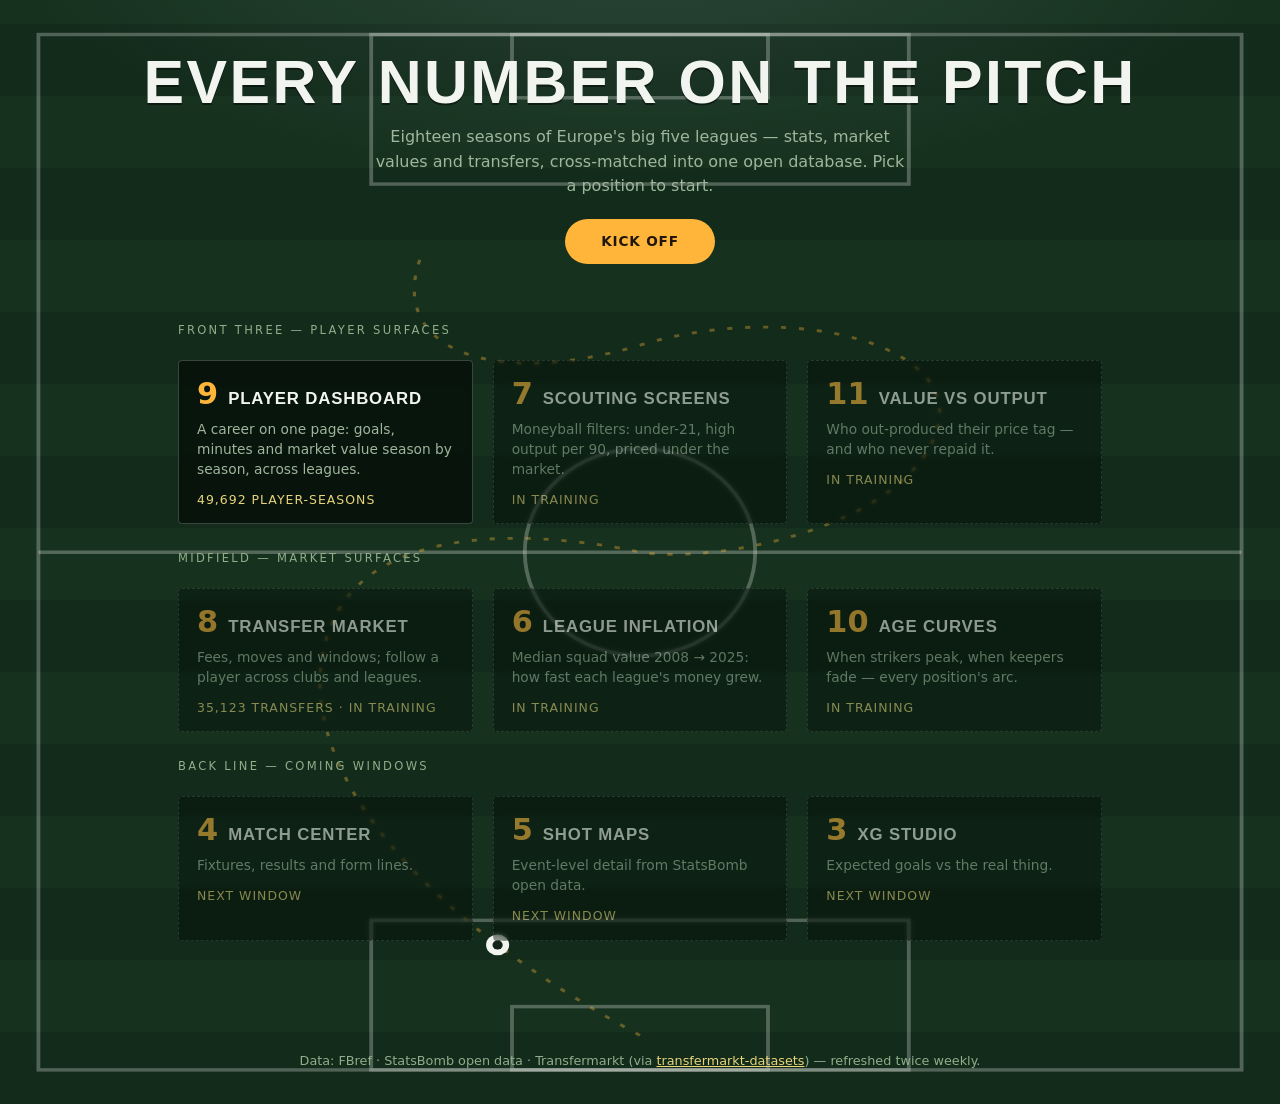
==== site/index.html @ 3941f2f8 "feat(site): landing page HTML + gitignore exception for site/ Co-Authored-By: Claude Fable 5 <norepl" ====
<!DOCTYPE html>
<html lang="en">
<head>
<meta charset="utf-8">
<meta name="viewport" content="width=device-width, initial-scale=1">
<title>SoccerHub — every number on the pitch</title>
<meta name="description" content="Open football analytics: 18 seasons of Europe's big five leagues — player stats, market values and transfers, cross-matched into one database.">
<link rel="icon" href="data:image/svg+xml,<svg xmlns='http://www.w3.org/2000/svg' viewBox='0 0 100 100'><text y='.9em' font-size='90'>⚽</text></svg>">
<style>
  :root{
    --grass:#122b1a; --grass-lt:#16321f;
    --line:#f2f5ef; --amber:#ffb43a; --ink:#14231a;
    --chalk-y:#e8d47a; --muted:#9fb69c; --tag:#8fae8b;
  }
  *{box-sizing:border-box}
  html,body{margin:0}
  body{background:var(--grass);color:var(--line);
       font:16px/1.55 system-ui,-apple-system,"Segoe UI",sans-serif}
  .disp{font-family:"Avenir Next Condensed","Arial Narrow","Helvetica Neue Condensed",Impact,sans-serif;
        text-transform:uppercase;letter-spacing:.04em;font-stretch:condensed}
  .nums{font-variant-numeric:tabular-nums}

  .pitch{position:relative;min-height:100vh;overflow:hidden;
      background:
      radial-gradient(900px 340px at 50% -60px, rgba(220,236,255,.10), transparent 70%),
      repeating-linear-gradient(0deg,var(--grass) 0 72px,var(--grass-lt) 72px 144px)}
  .pitch svg.lines,.pitch svg.ballsvg{position:absolute;inset:0;width:100%;height:100%}
  .pitch svg.ballsvg{pointer-events:none}
  @media (prefers-reduced-motion: reduce){ .pitch svg.ballsvg{display:none} }

  header.head{position:relative;text-align:center;padding:52px 16px 0}
  .head h1{font-size:clamp(2.2rem,6vw,3.8rem);margin:0;line-height:1;
           text-shadow:0 2px 0 rgba(0,0,0,.45)}
  .head p{margin:12px auto 0;max-width:52ch;color:var(--muted)}
  .kick{display:inline-block;margin-top:20px;padding:12px 36px;border-radius:999px;
        font-weight:700;text-decoration:none;letter-spacing:.06em;
        text-transform:uppercase;font-size:.85rem;background:var(--amber);color:#20160a}
  .kick:hover{background:#ffc76b}
  .kick:focus-visible{outline:3px solid var(--line);outline-offset:2px}

  .formation{position:relative;display:grid;gap:20px;
             grid-template-columns:repeat(3,minmax(0,1fr));
             max-width:980px;margin:52px auto 0;padding:0 28px 110px}
  .row-tag{grid-column:1/-1;font-size:.72rem;letter-spacing:.2em;
           text-transform:uppercase;color:var(--tag);margin-top:6px}
  a.pos,article.pos{display:block;border-radius:4px;padding:18px 18px 14px;
      background:rgba(5,14,8,.78);border:1px solid rgba(242,245,239,.22);
      backdrop-filter:blur(2px);color:inherit;text-decoration:none}
  .pos .shirt{display:flex;align-items:baseline;gap:10px}
  .pos .no{font-size:1.9rem;font-weight:700;line-height:1;color:var(--amber)}
  .pos h2{margin:0;font-size:1.05rem;letter-spacing:.05em}
  .pos p{margin:8px 0 0;font-size:.86rem;line-height:1.45;color:var(--muted)}
  .pos .stat{margin-top:10px;font-size:.78rem;letter-spacing:.08em;
             text-transform:uppercase;color:var(--chalk-y)}
  .pos.soon{opacity:.55;border-style:dashed}
  a.pos:focus-visible{outline:3px solid var(--amber);outline-offset:2px}
  @media (prefers-reduced-motion: no-preference){
    .pos{transition:transform .18s ease,border-color .18s ease}
    a.pos:hover{transform:translateY(-3px);border-color:var(--amber)}
  }
  @media(max-width:720px){.formation{grid-template-columns:1fr 1fr}}
  @media(max-width:480px){.formation{grid-template-columns:1fr}}

  footer{position:relative;text-align:center;padding:0 16px 34px;
         font-size:.8rem;color:var(--tag)}
  footer a{color:var(--chalk-y)}
</style>
</head>
<body>
<main class="pitch">
  <svg class="lines" viewBox="0 0 1000 960" preserveAspectRatio="none" aria-hidden="true">
    <g fill="none" stroke="#f2f5ef" stroke-opacity=".28" stroke-width="3">
      <rect x="30" y="30" width="940" height="900"/>
      <line x1="30" y1="480" x2="970" y2="480"/>
      <circle cx="500" cy="480" r="90"/>
      <rect x="290" y="30" width="420" height="130"/>
      <rect x="290" y="800" width="420" height="130"/>
      <rect x="400" y="30" width="200" height="55"/>
      <rect x="400" y="875" width="200" height="55"/>
    </g>
  </svg>
  <svg class="ballsvg" viewBox="0 0 1000 960" preserveAspectRatio="none" aria-hidden="true">
    <path id="pass" fill="none" stroke="var(--amber)" stroke-opacity=".35"
          stroke-width="2.5" stroke-dasharray="4 10"
          d="M 500 900 C 300 780 220 640 260 540 C 300 440 460 470 500 480
             C 560 490 700 460 730 380 C 760 300 620 260 500 300
             C 380 340 300 300 330 220"/>
    <circle r="9" fill="var(--line)">
      <animateMotion dur="14s" repeatCount="indefinite" rotate="none">
        <mpath href="#pass"/>
      </animateMotion>
    </circle>
    <circle r="4" fill="var(--ink)">
      <animateMotion dur="14s" repeatCount="indefinite" rotate="none">
        <mpath href="#pass"/>
      </animateMotion>
    </circle>
  </svg>

  <header class="head">
    <h1 class="disp">Every number on the pitch</h1>
    <p>Eighteen seasons of Europe's big five leagues — stats, market values and
       transfers, cross-matched into one open database. Pick a position to start.</p>
    <a class="kick" href="player.html">Kick off</a>
  </header>

  <nav class="formation" aria-label="Dashboards">
    <div class="row-tag">Front three — player surfaces</div>
    <a class="pos" href="player.html">
      <div class="shirt"><span class="no nums">9</span><h2 class="disp">Player Dashboard</h2></div>
      <p>A career on one page: goals, minutes and market value season by season, across leagues.</p>
      <div class="stat nums">49,692 player-seasons</div>
    </a>
    <article class="pos soon">
      <div class="shirt"><span class="no nums">7</span><h2 class="disp">Scouting Screens</h2></div>
      <p>Moneyball filters: under-21, high output per 90, priced under the market.</p>
      <div class="stat">In training</div>
    </article>
    <article class="pos soon">
      <div class="shirt"><span class="no nums">11</span><h2 class="disp">Value vs Output</h2></div>
      <p>Who out-produced their price tag — and who never repaid it.</p>
      <div class="stat">In training</div>
    </article>

    <div class="row-tag">Midfield — market surfaces</div>
    <article class="pos soon">
      <div class="shirt"><span class="no nums">8</span><h2 class="disp">Transfer Market</h2></div>
      <p>Fees, moves and windows; follow a player across clubs and leagues.</p>
      <div class="stat nums">35,123 transfers · in training</div>
    </article>
    <article class="pos soon">
      <div class="shirt"><span class="no nums">6</span><h2 class="disp">League Inflation</h2></div>
      <p>Median squad value 2008 → 2025: how fast each league's money grew.</p>
      <div class="stat">In training</div>
    </article>
    <article class="pos soon">
      <div class="shirt"><span class="no nums">10</span><h2 class="disp">Age Curves</h2></div>
      <p>When strikers peak, when keepers fade — every position's arc.</p>
      <div class="stat">In training</div>
    </article>

    <div class="row-tag">Back line — coming windows</div>
    <article class="pos soon">
      <div class="shirt"><span class="no nums">4</span><h2 class="disp">Match Center</h2></div>
      <p>Fixtures, results and form lines.</p>
      <div class="stat">Next window</div>
    </article>
    <article class="pos soon">
      <div class="shirt"><span class="no nums">5</span><h2 class="disp">Shot Maps</h2></div>
      <p>Event-level detail from StatsBomb open data.</p>
      <div class="stat">Next window</div>
    </article>
    <article class="pos soon">
      <div class="shirt"><span class="no nums">3</span><h2 class="disp">xG Studio</h2></div>
      <p>Expected goals vs the real thing.</p>
      <div class="stat">Next window</div>
    </article>
  </nav>

  <footer>
    Data: FBref · StatsBomb open data · Transfermarkt (via
    <a href="https://github.com/dcaribou/transfermarkt-datasets">transfermarkt-datasets</a>)
    — refreshed twice weekly.
  </footer>
</main>
</body>
</html>
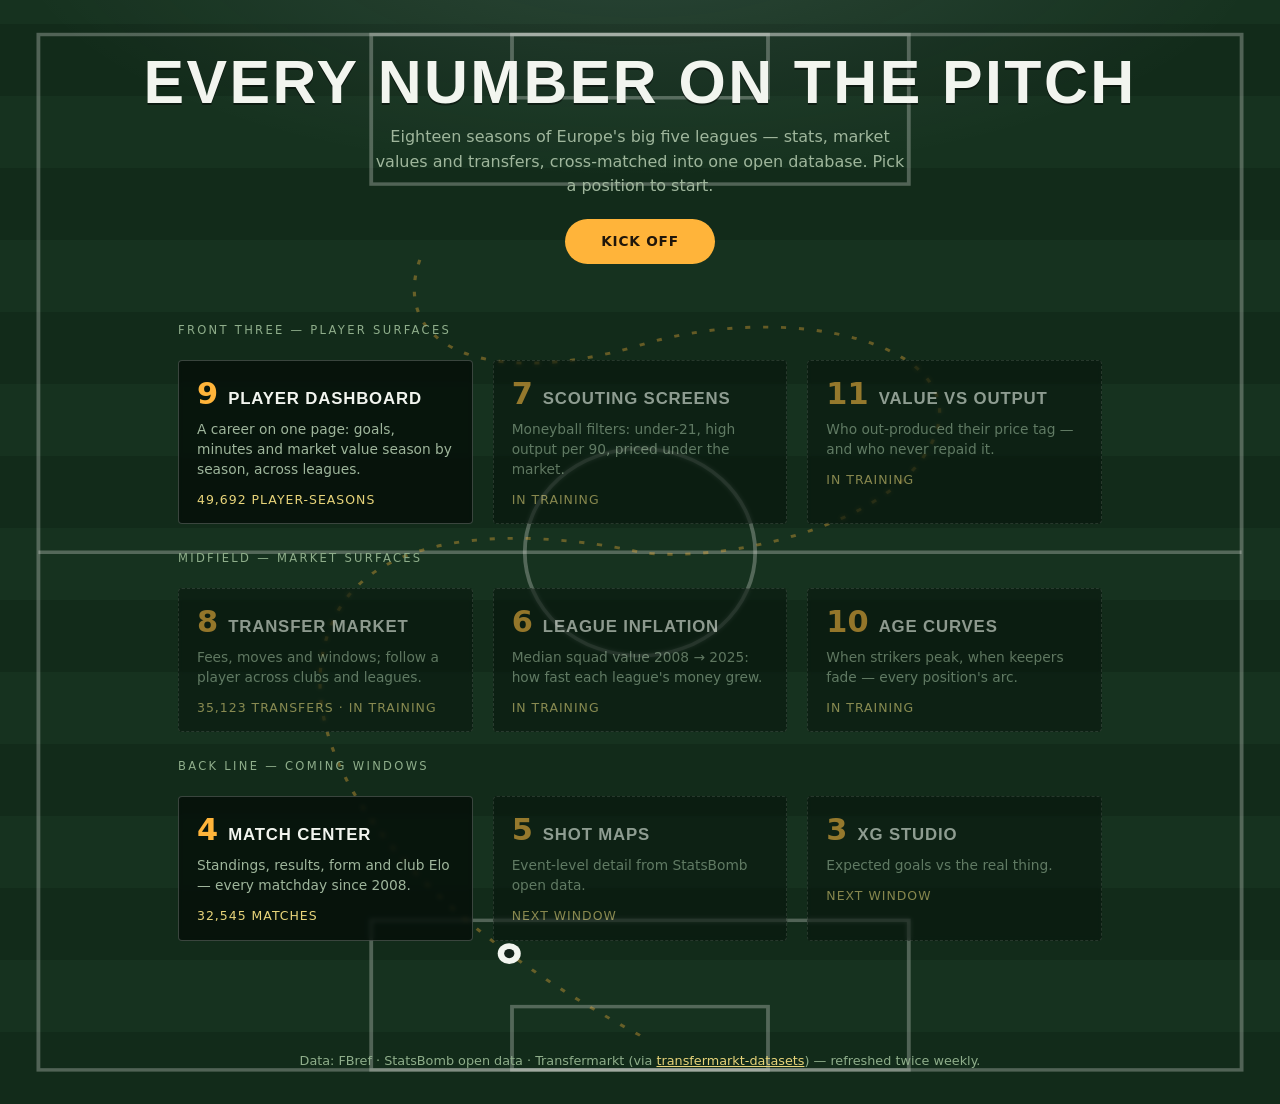
==== commit e6833444: "feat(site): Match Center — standings, form, results, club Elo; topical map refresh - match.html: lea" ====
--- a/site/index.html
+++ b/site/index.html
@@ -140,11 +140,11 @@
     </article>
 
     <div class="row-tag">Back line — coming windows</div>
-    <article class="pos soon">
+    <a class="pos" href="match.html">
       <div class="shirt"><span class="no nums">4</span><h2 class="disp">Match Center</h2></div>
-      <p>Fixtures, results and form lines.</p>
-      <div class="stat">Next window</div>
-    </article>
+      <p>Standings, results, form and club Elo — every matchday since 2008.</p>
+      <div class="stat nums">32,545 matches</div>
+    </a>
     <article class="pos soon">
       <div class="shirt"><span class="no nums">5</span><h2 class="disp">Shot Maps</h2></div>
       <p>Event-level detail from StatsBomb open data.</p>
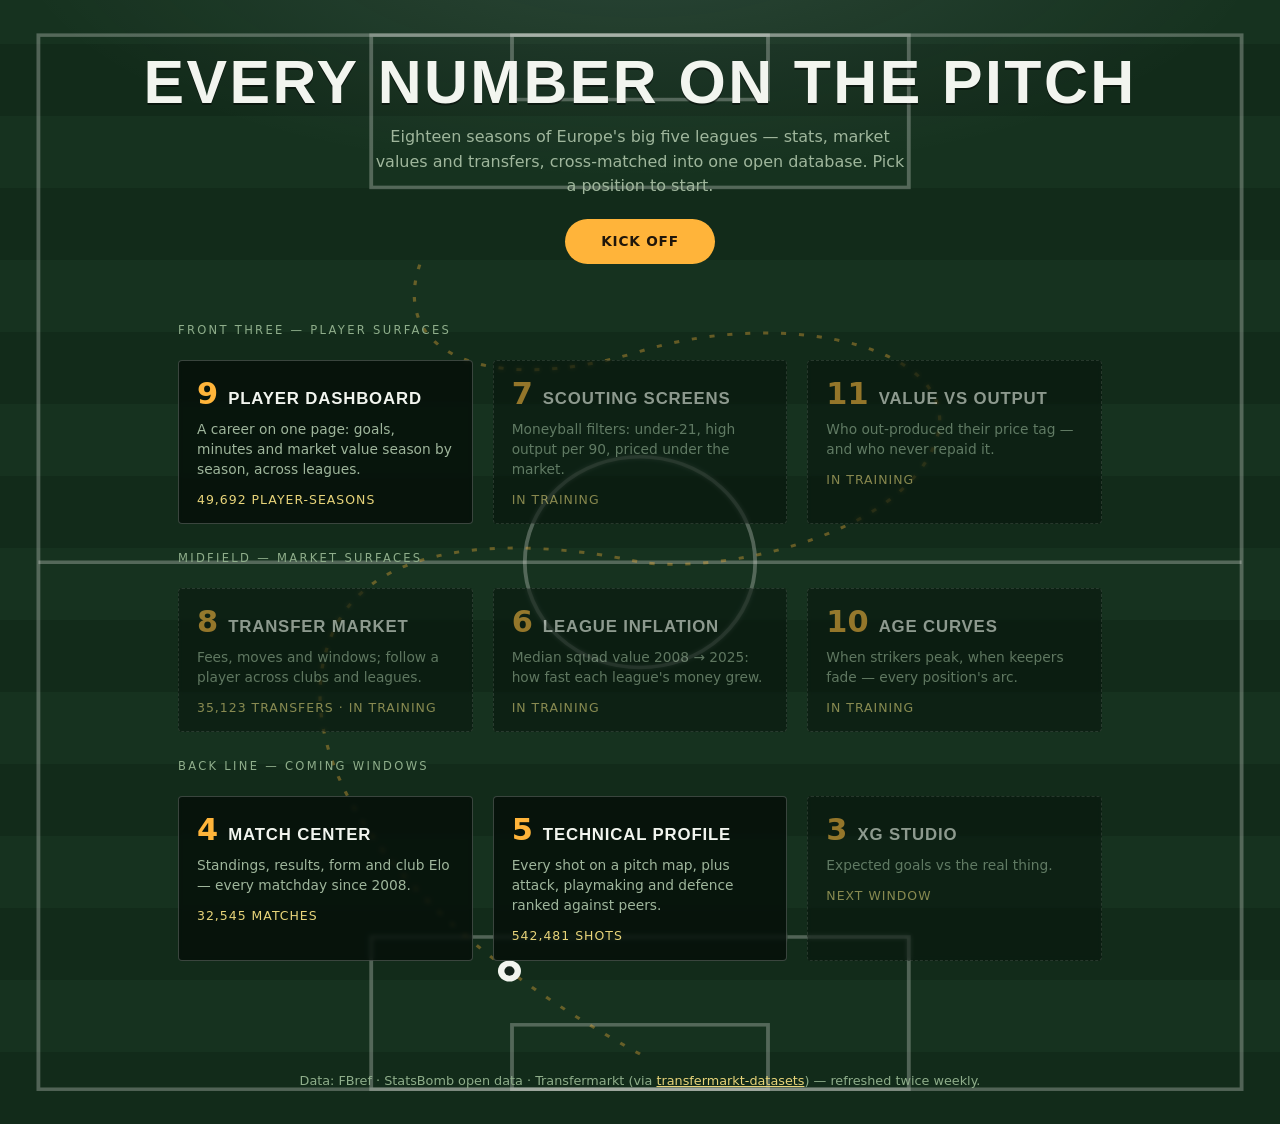
==== commit 24bd20f4: "feat(site): technical profile page — shot map + peer-ranked radars New central technical surface at " ====
--- a/site/index.html
+++ b/site/index.html
@@ -145,11 +145,11 @@
       <p>Standings, results, form and club Elo — every matchday since 2008.</p>
       <div class="stat nums">32,545 matches</div>
     </a>
-    <article class="pos soon">
-      <div class="shirt"><span class="no nums">5</span><h2 class="disp">Shot Maps</h2></div>
-      <p>Event-level detail from StatsBomb open data.</p>
-      <div class="stat">Next window</div>
-    </article>
+    <a class="pos" href="technical.html">
+      <div class="shirt"><span class="no nums">5</span><h2 class="disp">Technical Profile</h2></div>
+      <p>Every shot on a pitch map, plus attack, playmaking and defence ranked against peers.</p>
+      <div class="stat nums">542,481 shots</div>
+    </a>
     <article class="pos soon">
       <div class="shirt"><span class="no nums">3</span><h2 class="disp">xG Studio</h2></div>
       <p>Expected goals vs the real thing.</p>
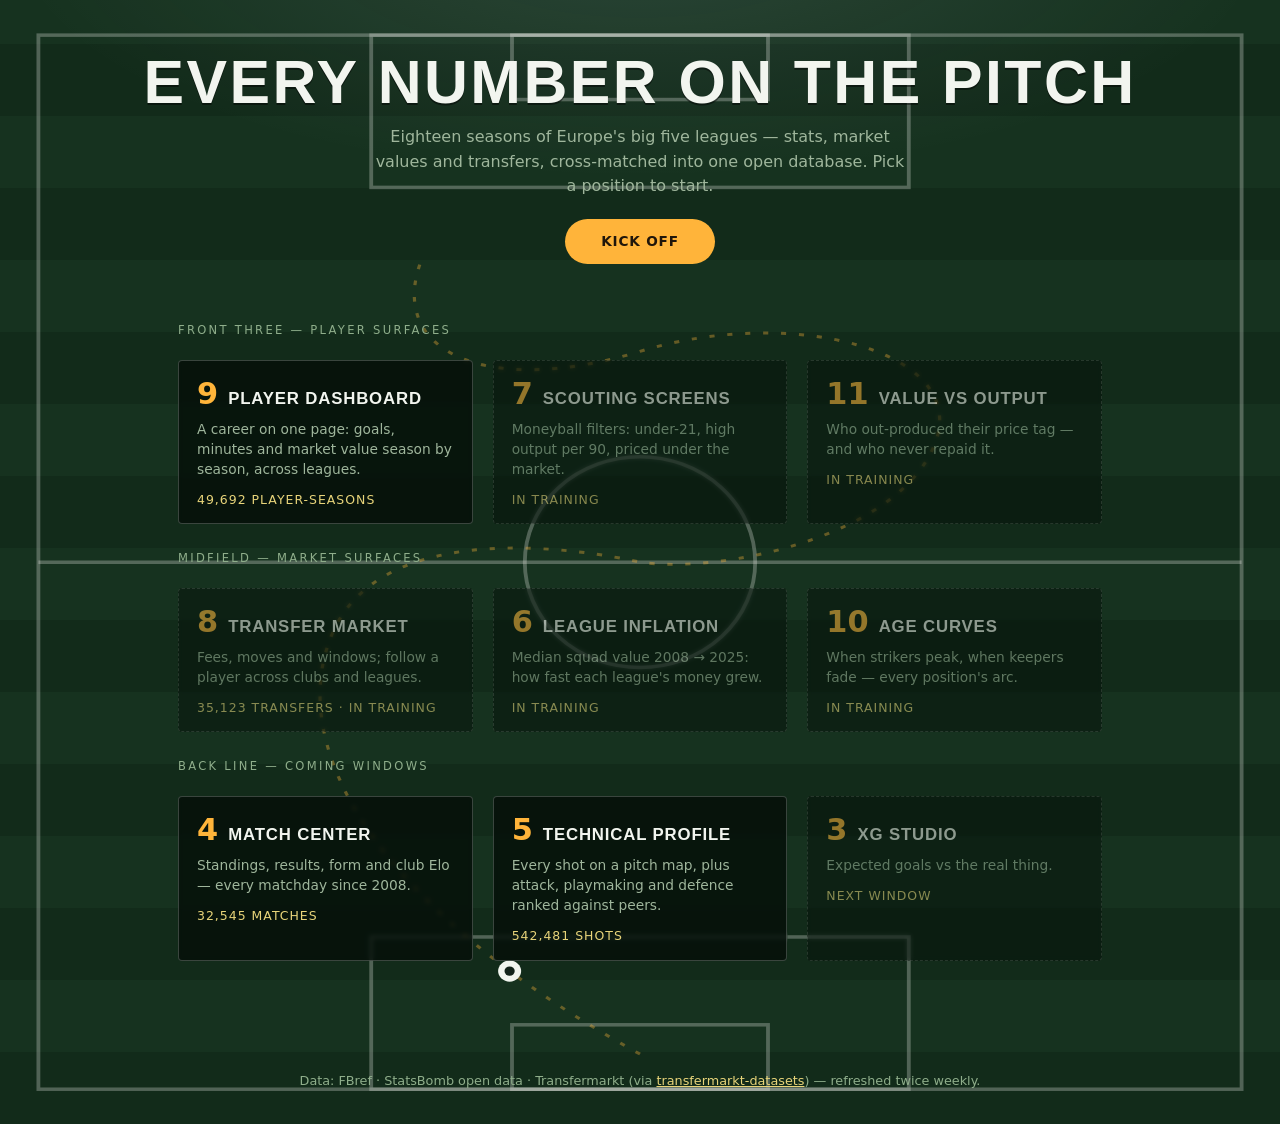
==== commit ee339f4a: "feat:player-merge ask tab, then retire technical.html Stage 4 fills the last stub: the Ask tab, with" ====
--- a/site/index.html
+++ b/site/index.html
@@ -145,7 +145,7 @@
       <p>Standings, results, form and club Elo — every matchday since 2008.</p>
       <div class="stat nums">32,545 matches</div>
     </a>
-    <a class="pos" href="technical.html">
+    <a class="pos" href="player.html?tab=technical">
       <div class="shirt"><span class="no nums">5</span><h2 class="disp">Technical Profile</h2></div>
       <p>Every shot on a pitch map, plus attack, playmaking and defence ranked against peers.</p>
       <div class="stat nums">542,481 shots</div>
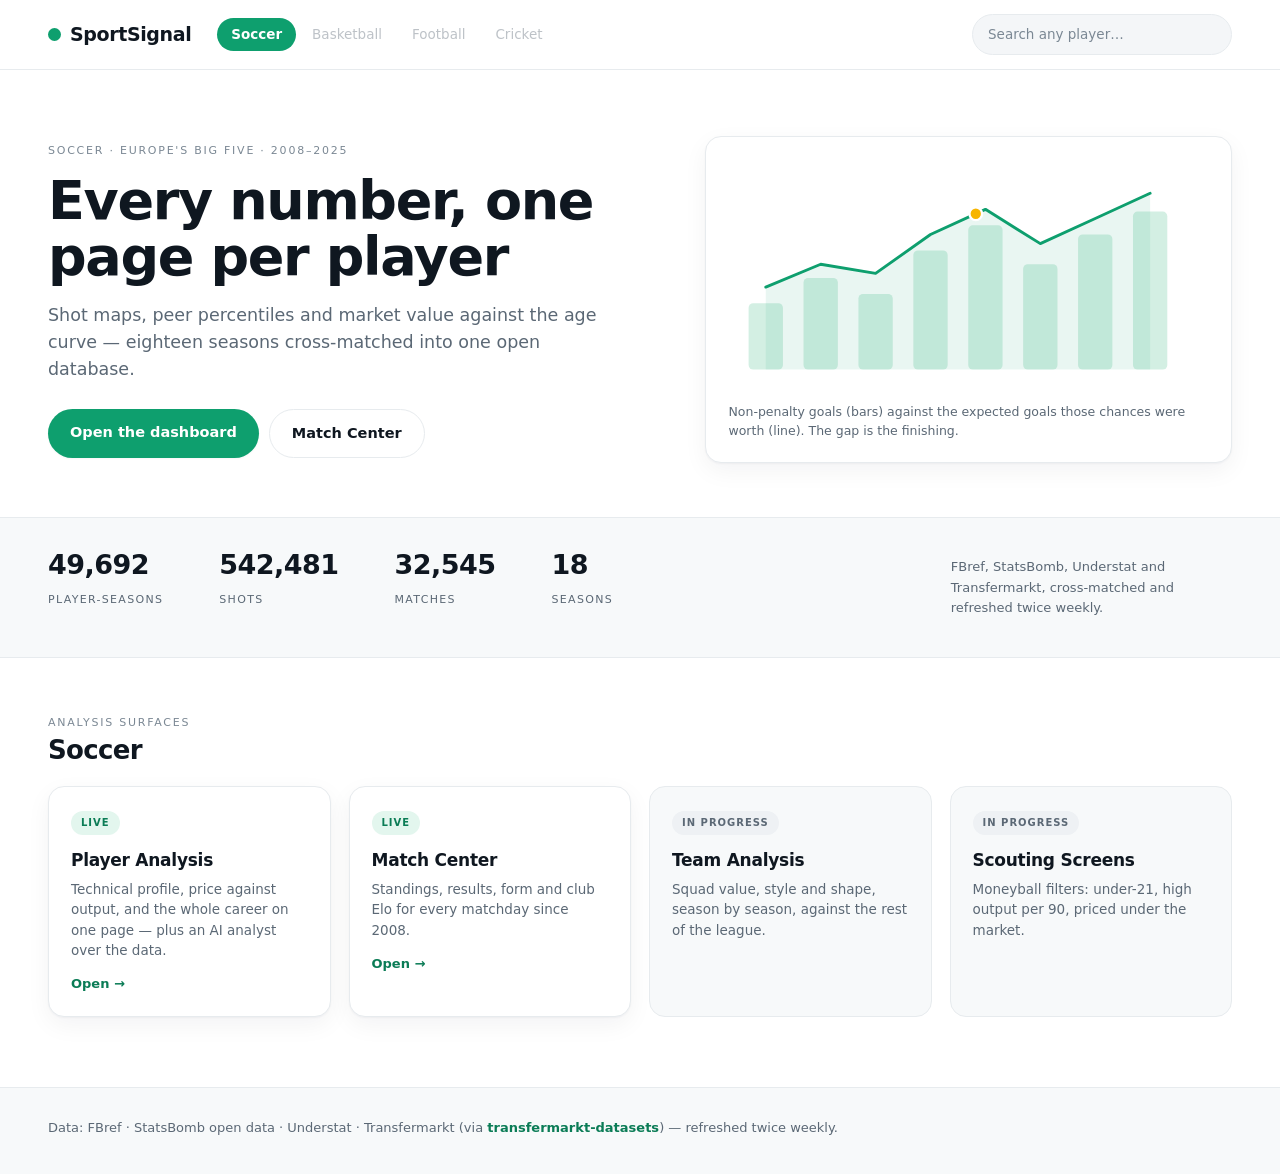
==== commit b3c17125: "ui:landing multi-sport landing page, light shell, SportSignal Rebuilds index.html as a landing page " ====
--- a/site/index.html
+++ b/site/index.html
@@ -3,165 +3,220 @@
 <head>
 <meta charset="utf-8">
 <meta name="viewport" content="width=device-width, initial-scale=1">
-<title>SoccerHub — every number on the pitch</title>
-<meta name="description" content="Open football analytics: 18 seasons of Europe's big five leagues — player stats, market values and transfers, cross-matched into one database.">
-<link rel="icon" href="data:image/svg+xml,<svg xmlns='http://www.w3.org/2000/svg' viewBox='0 0 100 100'><text y='.9em' font-size='90'>⚽</text></svg>">
+<title>SportSignal — sports analytics</title>
+<meta name="description" content="Shot maps, peer percentiles and market value against the age curve — eighteen seasons of Europe's big five leagues, cross-matched into one open database.">
+<link rel="icon" href="data:image/svg+xml,<svg xmlns='http://www.w3.org/2000/svg' viewBox='0 0 100 100'><circle cx='50' cy='50' r='42' fill='%230e9f6e'/></svg>">
 <style>
+  /* Light theme — "Clean". Chart colours are re-picked for a white ground, not
+     inverted: amber never carries text (#ffb43a on white is ~1.9:1). */
   :root{
-    --grass:#122b1a; --grass-lt:#16321f;
-    --line:#f2f5ef; --amber:#ffb43a; --ink:#14231a;
-    --chalk-y:#e8d47a; --muted:#9fb69c; --tag:#8fae8b;
+    --bg:#ffffff; --panel:#ffffff; --band:#f7f9fa; --field:#f4f6f8;
+    --ink:#0f1720; --soft:#5b6875; --kick:#7b8894; --rule:#e7ebee;
+    --accent:#0e9f6e; --accent-deep:#0b7c56; --on-accent:#ffffff;
+    --amber:#e08a00; --amber-fill:#f7b500;
+    --live:#0b7c56; --live-bg:#e3f6ee; --soon-bg:#eef1f4;
+    --shadow-sm:0 1px 2px rgba(16,24,40,.04);
+    --shadow:0 1px 2px rgba(16,24,40,.04), 0 8px 24px rgba(16,24,40,.05);
+    --disp:"Inter","Helvetica Neue",system-ui,-apple-system,sans-serif;
   }
   *{box-sizing:border-box}
   html,body{margin:0}
-  body{background:var(--grass);color:var(--line);
-       font:16px/1.55 system-ui,-apple-system,"Segoe UI",sans-serif}
-  .disp{font-family:"Avenir Next Condensed","Arial Narrow","Helvetica Neue Condensed",Impact,sans-serif;
-        text-transform:uppercase;letter-spacing:.04em;font-stretch:condensed}
+  body{background:var(--bg);color:var(--ink);
+       font:16px/1.55 var(--disp);-webkit-font-smoothing:antialiased}
+  .disp{letter-spacing:-.025em;font-weight:750;line-height:1.05}
   .nums{font-variant-numeric:tabular-nums}
-
-  .pitch{position:relative;min-height:100vh;overflow:hidden;
-      background:
-      radial-gradient(900px 340px at 50% -60px, rgba(220,236,255,.10), transparent 70%),
-      repeating-linear-gradient(0deg,var(--grass) 0 72px,var(--grass-lt) 72px 144px)}
-  .pitch svg.lines,.pitch svg.ballsvg{position:absolute;inset:0;width:100%;height:100%}
-  .pitch svg.ballsvg{pointer-events:none}
-  @media (prefers-reduced-motion: reduce){ .pitch svg.ballsvg{display:none} }
-
-  header.head{position:relative;text-align:center;padding:52px 16px 0}
-  .head h1{font-size:clamp(2.2rem,6vw,3.8rem);margin:0;line-height:1;
-           text-shadow:0 2px 0 rgba(0,0,0,.45)}
-  .head p{margin:12px auto 0;max-width:52ch;color:var(--muted)}
-  .kick{display:inline-block;margin-top:20px;padding:12px 36px;border-radius:999px;
-        font-weight:700;text-decoration:none;letter-spacing:.06em;
-        text-transform:uppercase;font-size:.85rem;background:var(--amber);color:#20160a}
-  .kick:hover{background:#ffc76b}
-  .kick:focus-visible{outline:3px solid var(--line);outline-offset:2px}
-
-  .formation{position:relative;display:grid;gap:20px;
-             grid-template-columns:repeat(3,minmax(0,1fr));
-             max-width:980px;margin:52px auto 0;padding:0 28px 110px}
-  .row-tag{grid-column:1/-1;font-size:.72rem;letter-spacing:.2em;
-           text-transform:uppercase;color:var(--tag);margin-top:6px}
-  a.pos,article.pos{display:block;border-radius:4px;padding:18px 18px 14px;
-      background:rgba(5,14,8,.78);border:1px solid rgba(242,245,239,.22);
-      backdrop-filter:blur(2px);color:inherit;text-decoration:none}
-  .pos .shirt{display:flex;align-items:baseline;gap:10px}
-  .pos .no{font-size:1.9rem;font-weight:700;line-height:1;color:var(--amber)}
-  .pos h2{margin:0;font-size:1.05rem;letter-spacing:.05em}
-  .pos p{margin:8px 0 0;font-size:.86rem;line-height:1.45;color:var(--muted)}
-  .pos .stat{margin-top:10px;font-size:.78rem;letter-spacing:.08em;
-             text-transform:uppercase;color:var(--chalk-y)}
-  .pos.soon{opacity:.55;border-style:dashed}
-  a.pos:focus-visible{outline:3px solid var(--amber);outline-offset:2px}
-  @media (prefers-reduced-motion: no-preference){
-    .pos{transition:transform .18s ease,border-color .18s ease}
-    a.pos:hover{transform:translateY(-3px);border-color:var(--amber)}
+  a{color:inherit;text-decoration:none}
+  .wrap{max-width:1240px;margin:0 auto;padding:0 28px}
+  :focus-visible{outline:2px solid var(--accent);outline-offset:2px;border-radius:4px}
+
+  /* ---------- nav ---------- */
+  .nav{position:sticky;top:0;z-index:5;background:rgba(255,255,255,.92);
+       backdrop-filter:blur(8px);border-bottom:1px solid var(--rule)}
+  .nav .wrap{display:flex;gap:16px;align-items:center;padding-top:14px;padding-bottom:14px}
+  .brand{display:flex;align-items:center;gap:9px;font-size:19px;font-weight:750;letter-spacing:-.02em}
+  .brand i{width:13px;height:13px;border-radius:50%;background:var(--accent);display:inline-block}
+  .sports{display:flex;gap:2px;margin-left:10px}
+  .sports button{border:0;background:none;font:inherit;font-size:13.5px;color:var(--soft);
+       padding:6px 14px;border-radius:999px;cursor:pointer}
+  .sports button[aria-pressed="true"]{background:var(--accent);color:var(--on-accent);font-weight:650}
+  .sports button[disabled]{opacity:.4;cursor:not-allowed}
+  .srch{width:260px;padding:9px 15px;border-radius:999px;border:1px solid var(--rule);
+       background:var(--field);color:var(--ink);font:inherit;font-size:13.5px;margin:0}
+  .srch::placeholder{color:var(--kick)}
+  .btn{display:inline-block;padding:12px 22px;border-radius:999px;background:var(--accent);
+       color:var(--on-accent);font-weight:650;font-size:14.5px;box-shadow:var(--shadow-sm)}
+  .btn.ghost{background:none;border:1px solid var(--rule);color:var(--ink);font-weight:550;box-shadow:none}
+
+  /* ---------- hero ---------- */
+  .hero{padding:66px 0 54px}
+  .hero .wrap{display:grid;grid-template-columns:1.15fr 1fr;gap:52px;align-items:center}
+  .kicker{font-size:11px;letter-spacing:.16em;text-transform:uppercase;color:var(--kick);margin:0 0 14px}
+  .hero h1{font-size:54px;margin:0 0 16px}
+  .hero p.dek{font-size:17.5px;color:var(--soft);margin:0 0 26px;max-width:50ch}
+  .cta{display:flex;gap:10px;flex-wrap:wrap}
+  .chartcard{background:var(--panel);border:1px solid var(--rule);border-radius:16px;
+       padding:22px;box-shadow:var(--shadow);margin:0}
+  .chartcard figcaption{margin-top:14px;font-size:12.5px;color:var(--soft)}
+
+  .spark path.l{fill:none;stroke:var(--accent);stroke-width:2.5;stroke-linecap:round;
+       stroke-linejoin:round;stroke-dasharray:1000;stroke-dashoffset:1000;
+       animation:draw 2.2s cubic-bezier(.4,0,.2,1) forwards}
+  .spark path.a{fill:var(--accent);opacity:.09}
+  .spark rect{fill:#d3efe3;animation:rise .7s cubic-bezier(.2,.8,.2,1) backwards;
+       transform-box:fill-box;transform-origin:50% 100%}
+  .spark circle.run{fill:var(--amber-fill);stroke:#fff;stroke-width:2}
+  @keyframes draw{to{stroke-dashoffset:0}}
+  @keyframes rise{from{transform:scaleY(0)}}
+  @media(prefers-reduced-motion:reduce){
+    .spark path.l{animation:none;stroke-dashoffset:0}
+    .spark rect{animation:none}
+    .spark circle.run{display:none}
   }
-  @media(max-width:720px){.formation{grid-template-columns:1fr 1fr}}
-  @media(max-width:480px){.formation{grid-template-columns:1fr}}
-
-  footer{position:relative;text-align:center;padding:0 16px 34px;
-         font-size:.8rem;color:var(--tag)}
-  footer a{color:var(--chalk-y)}
+
+  /* ---------- stat band ---------- */
+  .band{background:var(--band);border-top:1px solid var(--rule);border-bottom:1px solid var(--rule)}
+  .band .wrap{display:flex;gap:56px;flex-wrap:wrap;padding-top:26px;padding-bottom:26px}
+  .band b{display:block;font-size:27px;font-weight:700;letter-spacing:-.02em}
+  .band span{font-size:11px;letter-spacing:.12em;text-transform:uppercase;color:var(--soft)}
+  .band .note{margin-left:auto;align-self:center;max-width:34ch;font-size:13px;color:var(--soft)}
+
+  /* ---------- surfaces ---------- */
+  .surfaces{padding:56px 0 70px}
+  .grid{display:grid;grid-template-columns:repeat(4,minmax(0,1fr));gap:18px;margin-top:22px}
+  .card{display:block;background:var(--panel);border:1px solid var(--rule);border-radius:16px;
+       padding:22px;box-shadow:var(--shadow);transition:transform .16s ease, box-shadow .16s ease}
+  a.card:hover{transform:translateY(-2px);box-shadow:0 2px 4px rgba(16,24,40,.05), 0 14px 32px rgba(16,24,40,.09)}
+  /* not a link: no lift, no arrow — an unbuilt surface should not look clickable */
+  .card.soon{box-shadow:none;background:var(--band)}
+  .card h3{margin:12px 0 6px;font-size:17px;letter-spacing:-.015em}
+  .card p{margin:0;font-size:13.5px;color:var(--soft);line-height:1.5}
+  .pill{display:inline-block;padding:4px 10px;border-radius:999px;font-size:10px;letter-spacing:.1em;
+       text-transform:uppercase;font-weight:700;background:var(--live-bg);color:var(--live)}
+  .pill.wip{background:var(--soon-bg);color:var(--soft);font-weight:600}
+  .card .more{margin-top:14px;font-size:13px;color:var(--accent-deep);font-weight:650}
+
+  footer{border-top:1px solid var(--rule);background:var(--band)}
+  footer .wrap{padding-top:30px;padding-bottom:36px;font-size:13px;color:var(--soft)}
+  footer a{color:var(--accent-deep);font-weight:600}
+
+  @media(max-width:1000px){
+    .hero .wrap{grid-template-columns:1fr;gap:34px}
+    .hero h1{font-size:40px}
+    .grid{grid-template-columns:repeat(2,minmax(0,1fr))}
+    .srch{display:none}
+  }
+  @media(max-width:560px){ .grid{grid-template-columns:1fr} .band .wrap{gap:28px} }
 </style>
 </head>
 <body>
-<main class="pitch">
-  <svg class="lines" viewBox="0 0 1000 960" preserveAspectRatio="none" aria-hidden="true">
-    <g fill="none" stroke="#f2f5ef" stroke-opacity=".28" stroke-width="3">
-      <rect x="30" y="30" width="940" height="900"/>
-      <line x1="30" y1="480" x2="970" y2="480"/>
-      <circle cx="500" cy="480" r="90"/>
-      <rect x="290" y="30" width="420" height="130"/>
-      <rect x="290" y="800" width="420" height="130"/>
-      <rect x="400" y="30" width="200" height="55"/>
-      <rect x="400" y="875" width="200" height="55"/>
-    </g>
-  </svg>
-  <svg class="ballsvg" viewBox="0 0 1000 960" preserveAspectRatio="none" aria-hidden="true">
-    <path id="pass" fill="none" stroke="var(--amber)" stroke-opacity=".35"
-          stroke-width="2.5" stroke-dasharray="4 10"
-          d="M 500 900 C 300 780 220 640 260 540 C 300 440 460 470 500 480
-             C 560 490 700 460 730 380 C 760 300 620 260 500 300
-             C 380 340 300 300 330 220"/>
-    <circle r="9" fill="var(--line)">
-      <animateMotion dur="14s" repeatCount="indefinite" rotate="none">
-        <mpath href="#pass"/>
-      </animateMotion>
-    </circle>
-    <circle r="4" fill="var(--ink)">
-      <animateMotion dur="14s" repeatCount="indefinite" rotate="none">
-        <mpath href="#pass"/>
-      </animateMotion>
-    </circle>
-  </svg>
-
-  <header class="head">
-    <h1 class="disp">Every number on the pitch</h1>
-    <p>Eighteen seasons of Europe's big five leagues — stats, market values and
-       transfers, cross-matched into one open database. Pick a position to start.</p>
-    <a class="kick" href="player.html">Kick off</a>
-  </header>
-
-  <nav class="formation" aria-label="Dashboards">
-    <div class="row-tag">Front three — player surfaces</div>
-    <a class="pos" href="player.html">
-      <div class="shirt"><span class="no nums">9</span><h2 class="disp">Player Dashboard</h2></div>
-      <p>A career on one page: goals, minutes and market value season by season, across leagues.</p>
-      <div class="stat nums">49,692 player-seasons</div>
-    </a>
-    <article class="pos soon">
-      <div class="shirt"><span class="no nums">7</span><h2 class="disp">Scouting Screens</h2></div>
-      <p>Moneyball filters: under-21, high output per 90, priced under the market.</p>
-      <div class="stat">In training</div>
-    </article>
-    <article class="pos soon">
-      <div class="shirt"><span class="no nums">11</span><h2 class="disp">Value vs Output</h2></div>
-      <p>Who out-produced their price tag — and who never repaid it.</p>
-      <div class="stat">In training</div>
-    </article>
-
-    <div class="row-tag">Midfield — market surfaces</div>
-    <article class="pos soon">
-      <div class="shirt"><span class="no nums">8</span><h2 class="disp">Transfer Market</h2></div>
-      <p>Fees, moves and windows; follow a player across clubs and leagues.</p>
-      <div class="stat nums">35,123 transfers · in training</div>
-    </article>
-    <article class="pos soon">
-      <div class="shirt"><span class="no nums">6</span><h2 class="disp">League Inflation</h2></div>
-      <p>Median squad value 2008 → 2025: how fast each league's money grew.</p>
-      <div class="stat">In training</div>
-    </article>
-    <article class="pos soon">
-      <div class="shirt"><span class="no nums">10</span><h2 class="disp">Age Curves</h2></div>
-      <p>When strikers peak, when keepers fade — every position's arc.</p>
-      <div class="stat">In training</div>
-    </article>
-
-    <div class="row-tag">Back line — coming windows</div>
-    <a class="pos" href="match.html">
-      <div class="shirt"><span class="no nums">4</span><h2 class="disp">Match Center</h2></div>
-      <p>Standings, results, form and club Elo — every matchday since 2008.</p>
-      <div class="stat nums">32,545 matches</div>
-    </a>
-    <a class="pos" href="player.html?tab=technical">
-      <div class="shirt"><span class="no nums">5</span><h2 class="disp">Technical Profile</h2></div>
-      <p>Every shot on a pitch map, plus attack, playmaking and defence ranked against peers.</p>
-      <div class="stat nums">542,481 shots</div>
-    </a>
-    <article class="pos soon">
-      <div class="shirt"><span class="no nums">3</span><h2 class="disp">xG Studio</h2></div>
-      <p>Expected goals vs the real thing.</p>
-      <div class="stat">Next window</div>
-    </article>
-  </nav>
-
-  <footer>
-    Data: FBref · StatsBomb open data · Transfermarkt (via
+
+<nav class="nav">
+  <div class="wrap">
+    <span class="brand"><i></i>SportSignal</span>
+    <div class="sports" role="group" aria-label="Sport">
+      <button aria-pressed="true">Soccer</button>
+      <button disabled title="Data in progress">Basketball</button>
+      <button disabled title="Data in progress">Football</button>
+      <button disabled title="Data in progress">Cricket</button>
+    </div>
+    <form style="margin-left:auto" action="player.html" method="get">
+      <input class="srch" type="search" name="name" placeholder="Search any player…"
+             aria-label="Search any player">
+    </form>
+  </div>
+</nav>
+
+<section class="hero">
+  <div class="wrap">
+    <div>
+      <p class="kicker">Soccer · Europe's big five · 2008&ndash;2025</p>
+      <h1 class="disp">Every number, one page per player</h1>
+      <p class="dek">Shot maps, peer percentiles and market value against the age curve —
+        eighteen seasons cross-matched into one open database.</p>
+      <div class="cta">
+        <a class="btn" href="player.html">Open the dashboard</a>
+        <a class="btn ghost" href="match.html">Match Center</a>
+      </div>
+    </div>
+
+    <figure class="chartcard">
+      <svg class="spark" viewBox="0 0 420 200" style="width:100%;height:auto;display:block"
+           aria-label="Non-penalty goals against the expected goals those chances were worth, by season">
+        <rect x="18"  y="126" width="30" height="58"  rx="4" style="animation-delay:.05s"/>
+        <rect x="66"  y="104" width="30" height="80"  rx="4" style="animation-delay:.12s"/>
+        <rect x="114" y="118" width="30" height="66"  rx="4" style="animation-delay:.19s"/>
+        <rect x="162" y="80"  width="30" height="104" rx="4" style="animation-delay:.26s"/>
+        <rect x="210" y="58"  width="30" height="126" rx="4" style="animation-delay:.33s"/>
+        <rect x="258" y="92"  width="30" height="92"  rx="4" style="animation-delay:.40s"/>
+        <rect x="306" y="66"  width="30" height="118" rx="4" style="animation-delay:.47s"/>
+        <rect x="354" y="46"  width="30" height="138" rx="4" style="animation-delay:.54s"/>
+        <path class="a" d="M33 112 L81 92 L129 100 L177 66 L225 44 L273 74 L321 52 L369 30 L369 184 L33 184 Z"/>
+        <path class="l" id="spk" d="M33 112 L81 92 L129 100 L177 66 L225 44 L273 74 L321 52 L369 30"/>
+        <circle class="run" r="5.5">
+          <animateMotion dur="2.2s" fill="freeze" begin="0s"><mpath href="#spk"/></animateMotion>
+        </circle>
+      </svg>
+      <figcaption>Non-penalty goals (bars) against the expected goals those chances were
+        worth (line). The gap is the finishing.</figcaption>
+    </figure>
+  </div>
+</section>
+
+<section class="band">
+  <div class="wrap nums">
+    <div><b>49,692</b><span>Player-seasons</span></div>
+    <div><b>542,481</b><span>Shots</span></div>
+    <div><b>32,545</b><span>Matches</span></div>
+    <div><b>18</b><span>Seasons</span></div>
+    <p class="note">FBref, StatsBomb, Understat and Transfermarkt, cross-matched and
+       refreshed twice weekly.</p>
+  </div>
+</section>
+
+<section class="surfaces">
+  <div class="wrap">
+    <p class="kicker" style="margin-bottom:6px">Analysis surfaces</p>
+    <h2 class="disp" style="font-size:26px;margin:0">Soccer</h2>
+    <div class="grid">
+
+      <a class="card" href="player.html">
+        <span class="pill">Live</span>
+        <h3>Player Analysis</h3>
+        <p>Technical profile, price against output, and the whole career on one page —
+           plus an AI analyst over the data.</p>
+        <div class="more">Open &rarr;</div>
+      </a>
+
+      <a class="card" href="match.html">
+        <span class="pill">Live</span>
+        <h3>Match Center</h3>
+        <p>Standings, results, form and club Elo for every matchday since 2008.</p>
+        <div class="more">Open &rarr;</div>
+      </a>
+
+      <div class="card soon">
+        <span class="pill wip">In progress</span>
+        <h3>Team Analysis</h3>
+        <p>Squad value, style and shape, season by season, against the rest of the league.</p>
+      </div>
+
+      <div class="card soon">
+        <span class="pill wip">In progress</span>
+        <h3>Scouting Screens</h3>
+        <p>Moneyball filters: under-21, high output per 90, priced under the market.</p>
+      </div>
+
+    </div>
+  </div>
+</section>
+
+<footer>
+  <div class="wrap">
+    Data: FBref · StatsBomb open data · Understat · Transfermarkt (via
     <a href="https://github.com/dcaribou/transfermarkt-datasets">transfermarkt-datasets</a>)
     — refreshed twice weekly.
-  </footer>
-</main>
+  </div>
+</footer>
+
 </body>
 </html>
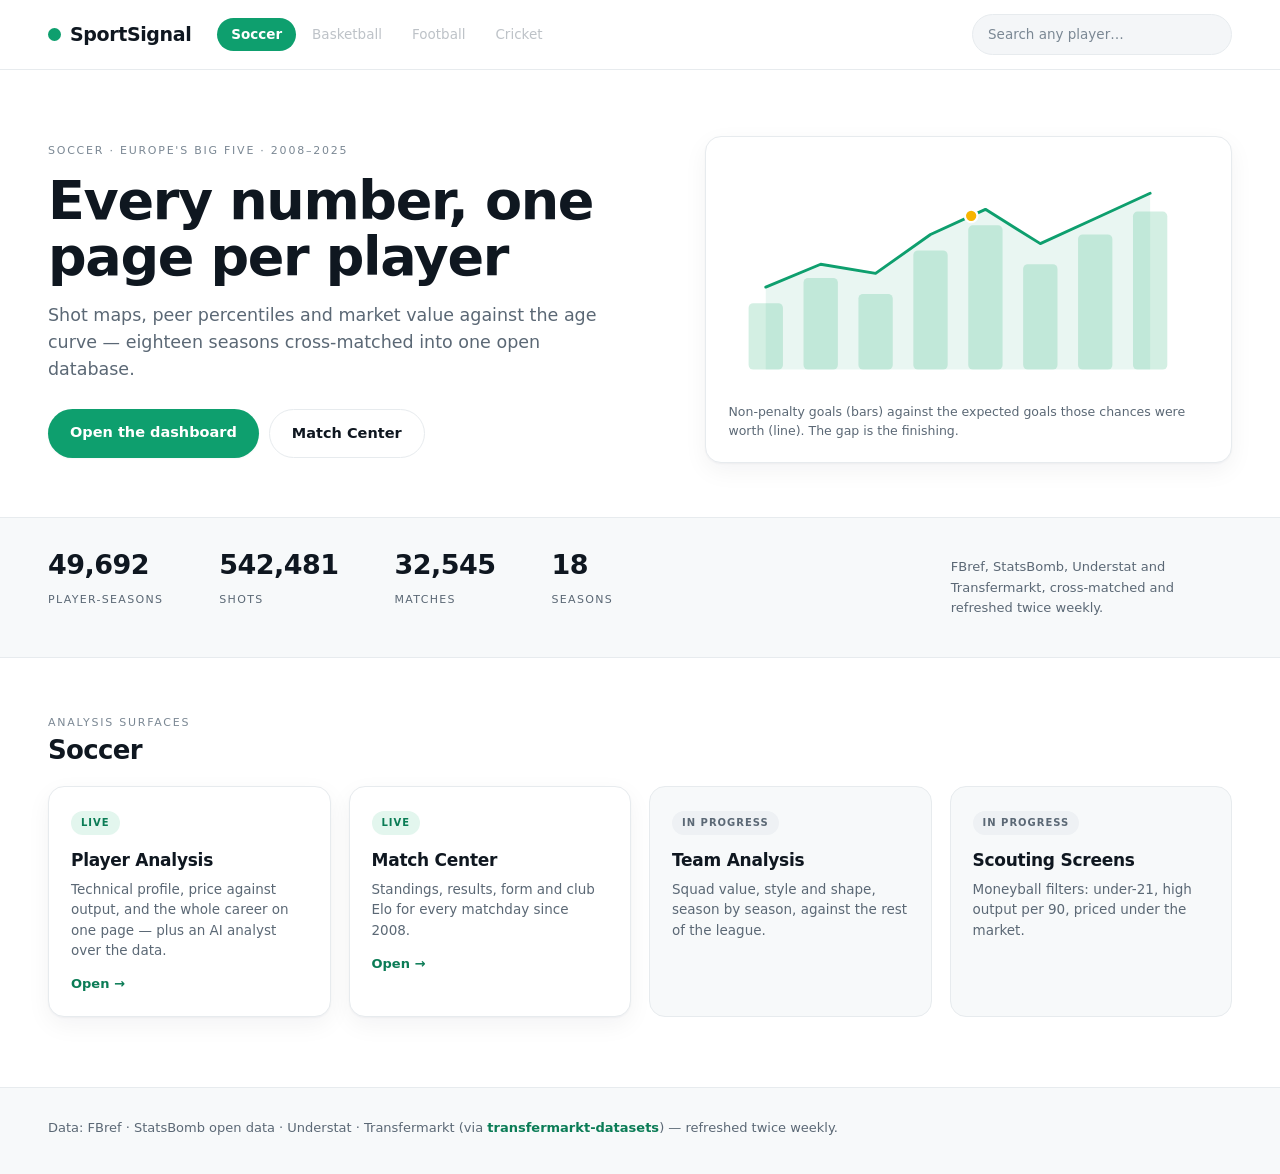
==== commit 1c5224ac: "refactor:theme extract theme.css, drop the JS palette mirror The palette was declared three times --" ====
--- a/site/index.html
+++ b/site/index.html
@@ -6,28 +6,11 @@
 <title>SportSignal — sports analytics</title>
 <meta name="description" content="Shot maps, peer percentiles and market value against the age curve — eighteen seasons of Europe's big five leagues, cross-matched into one open database.">
 <link rel="icon" href="data:image/svg+xml,<svg xmlns='http://www.w3.org/2000/svg' viewBox='0 0 100 100'><circle cx='50' cy='50' r='42' fill='%230e9f6e'/></svg>">
+<link rel="stylesheet" href="theme.css">
 <style>
-  /* Light theme — "Clean". Chart colours are re-picked for a white ground, not
-     inverted: amber never carries text (#ffb43a on white is ~1.9:1). */
-  :root{
-    --bg:#ffffff; --panel:#ffffff; --band:#f7f9fa; --field:#f4f6f8;
-    --ink:#0f1720; --soft:#5b6875; --kick:#7b8894; --rule:#e7ebee;
-    --accent:#0e9f6e; --accent-deep:#0b7c56; --on-accent:#ffffff;
-    --amber:#e08a00; --amber-fill:#f7b500;
-    --live:#0b7c56; --live-bg:#e3f6ee; --soon-bg:#eef1f4;
-    --shadow-sm:0 1px 2px rgba(16,24,40,.04);
-    --shadow:0 1px 2px rgba(16,24,40,.04), 0 8px 24px rgba(16,24,40,.05);
-    --disp:"Inter","Helvetica Neue",system-ui,-apple-system,sans-serif;
-  }
-  *{box-sizing:border-box}
-  html,body{margin:0}
-  body{background:var(--bg);color:var(--ink);
-       font:16px/1.55 var(--disp);-webkit-font-smoothing:antialiased}
   .disp{letter-spacing:-.025em;font-weight:750;line-height:1.05}
-  .nums{font-variant-numeric:tabular-nums}
   a{color:inherit;text-decoration:none}
   .wrap{max-width:1240px;margin:0 auto;padding:0 28px}
-  :focus-visible{outline:2px solid var(--accent);outline-offset:2px;border-radius:4px}
 
   /* ---------- nav ---------- */
   .nav{position:sticky;top:0;z-index:5;background:rgba(255,255,255,.92);
--- a/site/theme.css
+++ b/site/theme.css
@@ -0,0 +1,73 @@
+/* SportSignal — one palette for every page.
+ *
+ * Two grounds, deliberately:
+ *   shell   light  — the page itself: nav, chips, tabs, search, body copy
+ *   panel   dark   — every data surface: charts, hero strip, tooltips, logs
+ *
+ * The panels are not "not yet converted". A half-opaque green has no working
+ * series palette (dark-ground colours never clear 1.5:1 on one, light-ground
+ * colours fall under 3:1), so the choice was a pale tint or a solid dark card.
+ * Solid won, because the SVG code was written for a dark ground.
+ *
+ * Series values below are measured against --card, not picked by eye:
+ *   green 5.7:1 · amber 5.8:1 · chalk 6.9:1 · blue 4.1:1 · red 3.8:1
+ * Changing --card means re-checking all five.
+ */
+
+:root{
+  /* ---------- shell: light ---------- */
+  --bg:#ffffff; --panel:#ffffff; --band:#f7f9fa; --field:#f4f6f8;
+  --ink:#0f1720; --soft:#5b6875; --kick:#7b8894; --rule:#e7ebee;
+  --accent:#0e9f6e; --accent-deep:#0b7c56; --on-accent:#ffffff;
+  --live:#0b7c56; --live-bg:#e3f6ee; --soon-bg:#eef1f4;
+  --shadow-sm:0 1px 2px rgba(16,24,40,.04);
+  --shadow:0 1px 2px rgba(16,24,40,.04), 0 8px 24px rgba(16,24,40,.05);
+  --disp:"Inter","Helvetica Neue",system-ui,-apple-system,sans-serif;
+
+  /* ---------- panels: dark ---------- */
+  --card:#0f4a36;
+  --line:#f2f5ef; --muted:#c6d6ce; --tag:#86b39b;
+  --border:rgba(242,245,239,.20);
+  --grid:rgba(242,245,239,.12); --axis:rgba(242,245,239,.40);
+  --grass:#122b1a;              /* inset fields sitting inside a panel */
+
+  /* ---------- series, tuned for --card ---------- */
+  --green:#8fd18a; --amber:#ffb43a; --chalk-y:#e8d47a;
+  --blue:#5aa9f0;  --red:#f07d73;
+  --amber-fill:#f7b500;         /* the landing hero's travelling dot */
+}
+
+/* ---------- base ---------- */
+*{box-sizing:border-box}
+html,body{margin:0}
+body{background:var(--bg);color:var(--ink);
+     font:16px/1.55 var(--disp);-webkit-font-smoothing:antialiased}
+a{color:var(--accent-deep)}
+.nums{font-variant-numeric:tabular-nums}
+:focus-visible{outline:2px solid var(--accent);outline-offset:2px;border-radius:4px}
+
+/* ---------- dashboard chrome ----------
+   These selectors exist only on player.html and match.html; they match
+   nothing on the landing page, which has its own nav. */
+.top{position:sticky;top:0;z-index:5;display:flex;gap:16px;align-items:center;
+     padding:12px 20px;background:rgba(255,255,255,.92);backdrop-filter:blur(8px);
+     border-bottom:1px solid var(--rule)}
+.top a.home{color:var(--ink);text-decoration:none;font-size:1.05rem;white-space:nowrap;
+     font-family:var(--disp);font-weight:750;letter-spacing:-.02em;text-transform:none;
+     font-stretch:normal;display:inline-flex;align-items:center;gap:9px}
+.top a.home::before{content:"";width:13px;height:13px;border-radius:50%;
+     background:var(--accent);display:inline-block}
+
+.empty{color:var(--soft);text-align:center}
+.empty .disp{color:var(--ink)}
+
+.chips{display:flex;gap:6px;flex-wrap:wrap}
+.chips button{border:1px solid var(--rule);background:#fff;color:var(--soft);
+     border-radius:999px;padding:4px 12px;font:inherit;font-size:.8rem;cursor:pointer}
+.chips button[aria-pressed="true"]{background:var(--accent-deep);
+     border-color:var(--accent-deep);color:#fff;font-weight:700}
+
+/* A panel declares its own text colour. body{color} is the shell's dark ink for
+   the white page, and anything unstyled inside a dark panel would inherit it —
+   that is how the player name, log cells and percentile numbers vanish. */
+.box,.herostrip,details.season-log,#tip{color:var(--line)}
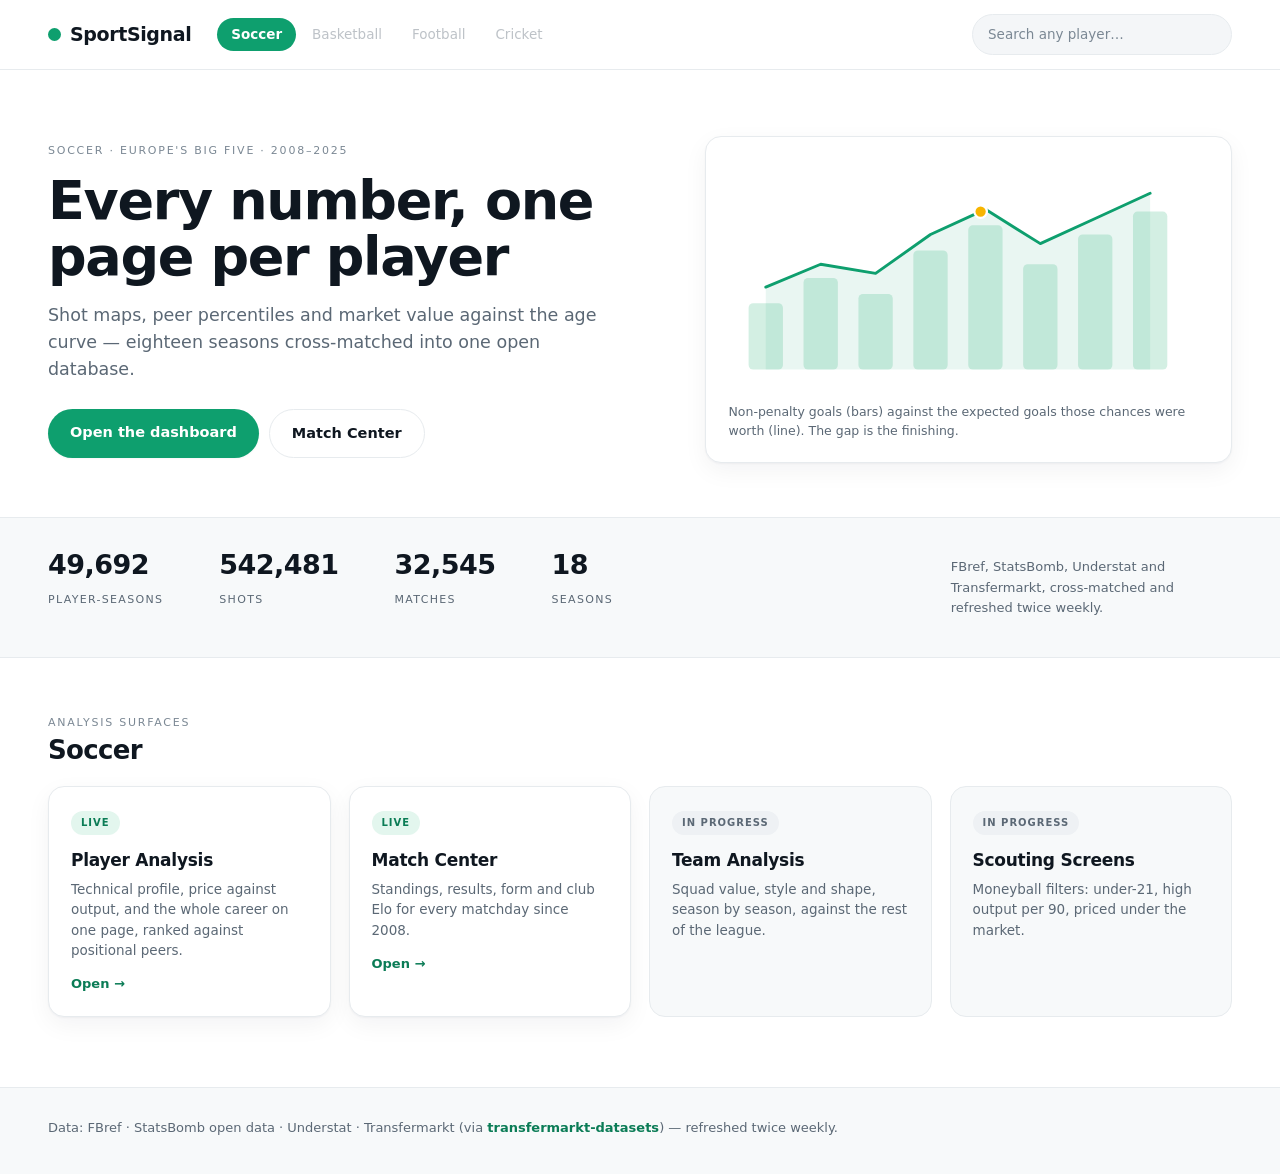
==== commit 07c4243c: "chore:player hide the Ask tab until the agent is dependable Gated behind ASK_ENABLED rather than del" ====
--- a/site/index.html
+++ b/site/index.html
@@ -165,8 +165,8 @@
       <a class="card" href="player.html">
         <span class="pill">Live</span>
         <h3>Player Analysis</h3>
-        <p>Technical profile, price against output, and the whole career on one page —
-           plus an AI analyst over the data.</p>
+        <p>Technical profile, price against output, and the whole career on
+           one page, ranked against positional peers.</p>
         <div class="more">Open &rarr;</div>
       </a>
 
